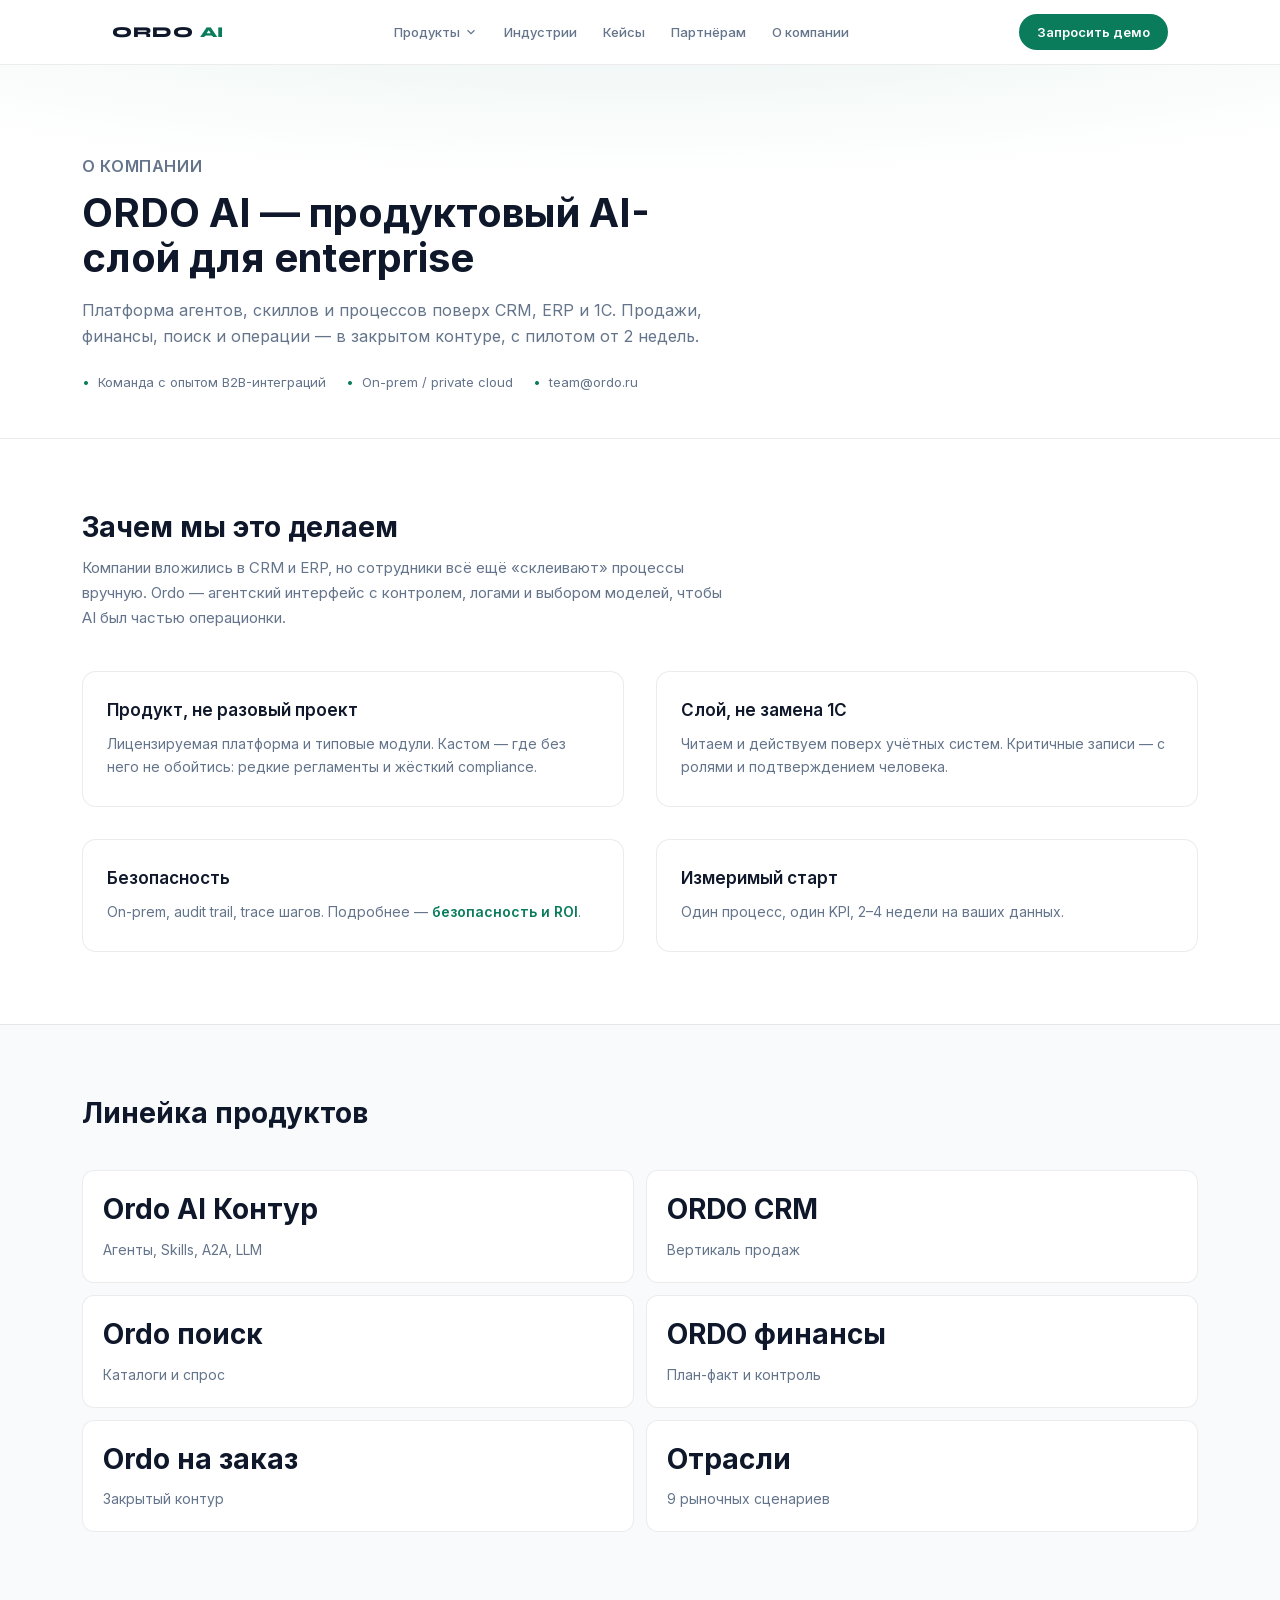
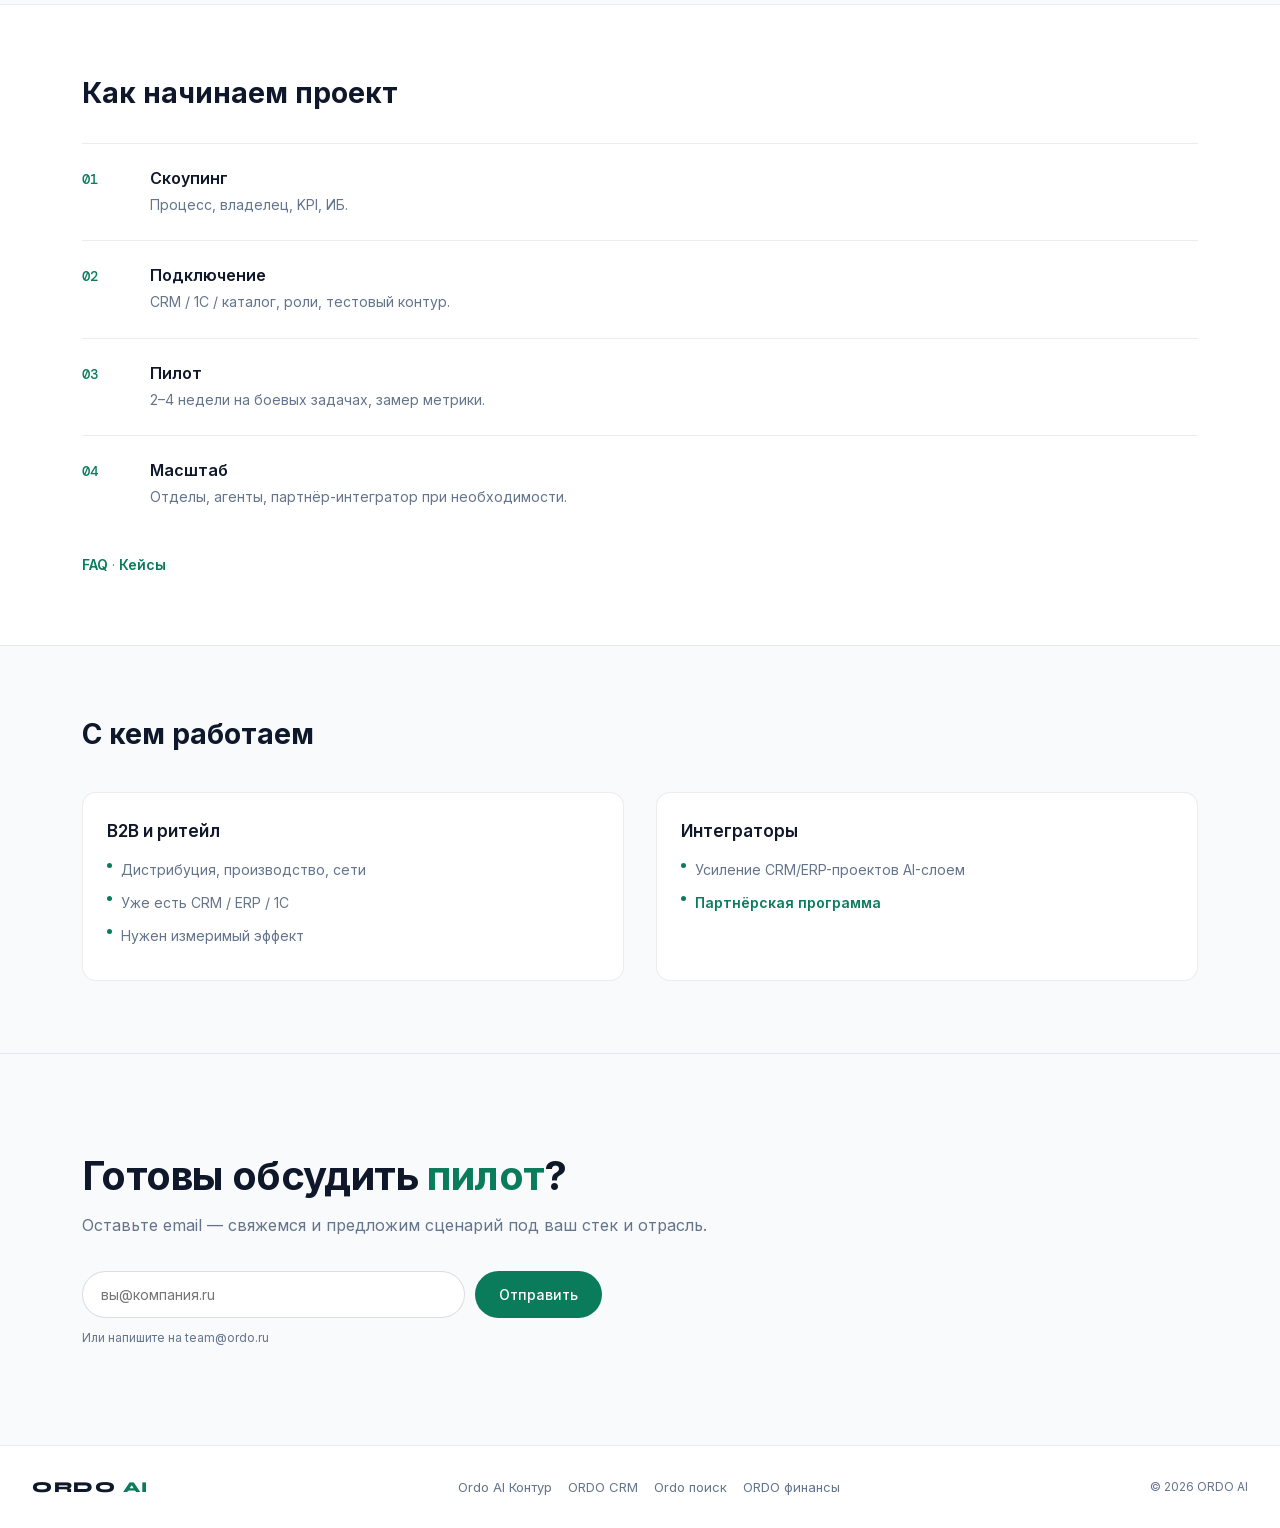
==== about/index.html @ 8d9e94c4 "Переименовать Ordo Управление в Ordo AI Контур, обновить описание платформы Co-authored-by: Cursor <" ====
<!DOCTYPE html>
<html lang="ru">
<head>
<meta charset="UTF-8"/>
<meta name="viewport" content="width=device-width, initial-scale=1.0"/>
<link rel="icon" href="../favicon.svg" type="image/svg+xml"/>
<link rel="icon" href="../favicon-48.png" type="image/png" sizes="48x48"/>
<link rel="icon" href="../favicon-32.png" type="image/png" sizes="32x32"/>
<link rel="apple-touch-icon" href="../apple-touch-icon.png"/>
<link rel="manifest" href="../site.webmanifest"/>
<meta name="theme-color" content="#0a7c5c"/>
<title>О компании — ORDO AI</title>
<meta name="description" content="Ordo AI — платформа, безопасность, FAQ и контакты."/>
<link rel="preconnect" href="https://fonts.googleapis.com"/>
<link rel="preconnect" href="https://fonts.gstatic.com" crossorigin/>
<link href="https://fonts.googleapis.com/css2?family=Syne:wght@400;700;800&family=DM+Mono:wght@400;500&display=swap" rel="stylesheet"/>
<link rel="stylesheet" href="../styles/ordo-fonts.css"/>
<link rel="stylesheet" href="../styles/ordo-header.css"/>
<link rel="stylesheet" href="../styles/ordo-home.css"/>
<link rel="stylesheet" href="../styles/ordo-about.css"/>
<link rel="stylesheet" href="../styles/ordo-subpages.css"/>
</head>
<body>
<header class="ordo-header" id="ordo-header">
  <div class="ordo-header__bar">
    <a class="ordo-brand" href="../index.html">ORDO<span> AI</span></a>
    <nav class="ordo-nav" aria-label="Основное">
      <div class="ordo-nav-item has-mega">
        <button type="button" class="ordo-nav-trigger" aria-expanded="false" aria-controls="ordo-mega-products">Продукты<svg viewBox="0 0 24 24" fill="none" stroke="currentColor" stroke-width="2" aria-hidden="true"><path d="m6 9 6 6 6-6"/></svg></button>
        <div id="ordo-mega-products" class="ordo-mega" role="region" aria-label="Продукты Ordo">
                    <div class="ordo-mega-grid">
            <a href="../platform/" class="ordo-mega-card"><span class="ordo-mega-card__visual"><img src="../assets/img/icons/platform.png" alt="" width="320" height="220" loading="lazy" decoding="async"/></span><span class="ordo-mega-card__title">Ordo AI Контур</span><span class="ordo-mega-card__desc">Единая платформа для AI-трансформации вашей компании</span></a>
            <a href="../sales/" class="ordo-mega-card"><span class="ordo-mega-card__visual"><img src="../assets/img/products/crm.png" alt="" width="320" height="220" loading="lazy" decoding="async"/></span><span class="ordo-mega-card__title">ORDO CRM — решения по продажам</span><span class="ordo-mega-card__desc">Управление вертикалью продаж и действиями команды в реальном времени</span></a>
            <a href="../search/" class="ordo-mega-card"><span class="ordo-mega-card__visual"><img src="../assets/img/icons/search.png" alt="" width="320" height="220" loading="lazy" decoding="async"/></span><span class="ordo-mega-card__title">Ordo поиск</span><span class="ordo-mega-card__desc">AI-поиск и ассистент для e-commerce и каталогов</span></a>
            <a href="../finance/" class="ordo-mega-card"><span class="ordo-mega-card__visual"><img src="../assets/img/products/finance.png" alt="" width="320" height="220" loading="lazy" decoding="async"/></span><span class="ordo-mega-card__title">ORDO финансы</span><span class="ordo-mega-card__desc">AI-слой для финансовых процессов, контроля и план-факта</span></a>
            <a href="../custom/" class="ordo-mega-card"><span class="ordo-mega-card__visual"><img src="../assets/img/products/custom.png" alt="" width="320" height="220" loading="lazy" decoding="async"/></span><span class="ordo-mega-card__title">Ordo на заказ</span><span class="ordo-mega-card__desc">Кастомные агенты, интеграции и закрытый контур под вашу задачу</span></a>
          </div></div>
      </div>
      <a class="ordo-nav-link" href="../industries/">Индустрии</a>
      <a class="ordo-nav-link" href="../cases/">Кейсы</a>
      <a class="ordo-nav-link" href="../partners/">Партнёрам</a>
      <a class="ordo-nav-link" href="../about/" aria-current="page">О компании</a>
    </nav>
    <div class="ordo-header__actions">
      <a class="ordo-cta" href="../about/#contact" data-ordo-scroll-contact>Запросить демо</a>
      <button type="button" class="ordo-burger" aria-label="Открыть меню" aria-expanded="false" aria-controls="ordo-mobile-nav"><svg width="20" height="20" viewBox="0 0 24 24" fill="none" stroke="currentColor" stroke-width="2" aria-hidden="true"><path d="M4 6h16M4 12h16M4 18h16"/></svg></button>
              </div>
  </div>
  <nav class="ordo-mobile" id="ordo-mobile-nav" aria-label="Мобильное меню">
    <div class="ordo-mobile-group">
      <button type="button" class="ordo-mobile-trigger" aria-expanded="false">Продукты<svg viewBox="0 0 24 24" fill="none" stroke="currentColor" stroke-width="2"><path d="m6 9 6 6 6-6"/></svg></button>
      <div class="ordo-mobile-panel">
        <a href="../platform/">Ordo AI Контур</a>
        <a href="../sales/">ORDO CRM</a>
        <a href="../search/">Ordo поиск</a>
        <a href="../finance/">ORDO финансы</a>
        <a href="../custom/">Ordo на заказ</a>
            </div>
          </div>
    <a class="ordo-mobile-link" href="../industries/">Индустрии</a>
    <a class="ordo-mobile-link" href="../cases/">Кейсы</a>
    <a class="ordo-mobile-link" href="../partners/">Партнёрам</a>
    <a class="ordo-mobile-link" href="../about/" aria-current="page">О компании</a>
    <a class="ordo-mobile-cta" href="../about/#contact">Запросить демо</a>
  </nav>
</header>
<main>
  <section class="about-hero page-hero">
    <div class="home-wrap">
      <p class="home-section__label">О компании</p>
      <h1>ORDO AI — продуктовый AI-слой для enterprise</h1>
      <p class="page-hero__lead">Платформа агентов, скиллов и процессов поверх CRM, ERP и 1С. Продажи, финансы, поиск и операции — в закрытом контуре, с пилотом от 2 недель.</p>
      <div class="page-hero__meta">
        <span>Команда с опытом B2B-интеграций</span>
        <span>On-prem / private cloud</span>
        <span>team@ordo.ru</span>
      </div>
    </div>
  </section>

  <section class="subsection">
    <div class="home-wrap">
      <h2>Зачем мы это делаем</h2>
      <p class="subsection__lead">Компании вложились в CRM и ERP, но сотрудники всё ещё «склеивают» процессы вручную. Ordo — агентский интерфейс с контролем, логами и выбором моделей, чтобы AI был частью операционки.</p>
      <div class="about-grid">
        <article class="about-card">
          <h3>Продукт, не разовый проект</h3>
          <p>Лицензируемая платформа и типовые модули. Кастом — где без него не обойтись: редкие регламенты и жёсткий compliance.</p>
        </article>
        <article class="about-card">
          <h3>Слой, не замена 1С</h3>
          <p>Читаем и действуем поверх учётных систем. Критичные записи — с ролями и подтверждением человека.</p>
        </article>
        <article class="about-card">
          <h3>Безопасность</h3>
          <p>On-prem, audit trail, trace шагов. Подробнее — <a href="../platform/#security-roi" style="color:var(--accent);font-weight:600">безопасность и ROI</a>.</p>
        </article>
        <article class="about-card">
          <h3>Измеримый старт</h3>
          <p>Один процесс, один KPI, 2–4 недели на ваших данных.</p>
        </article>
      </div>
    </div>
  </section>

  <section class="subsection subsection--alt">
    <div class="home-wrap">
      <h2>Линейка продуктов</h2>
      <div class="about-links">
        <a class="about-link-card" href="../platform/"><h2>Ordo AI Контур</h2><p>Агенты, Skills, A2A, LLM</p></a>
        <a class="about-link-card" href="../sales/"><h2>ORDO CRM</h2><p>Вертикаль продаж</p></a>
        <a class="about-link-card" href="../search/"><h2>Ordo поиск</h2><p>Каталоги и спрос</p></a>
        <a class="about-link-card" href="../finance/"><h2>ORDO финансы</h2><p>План-факт и контроль</p></a>
        <a class="about-link-card" href="../custom/"><h2>Ordo на заказ</h2><p>Закрытый контур</p></a>
        <a class="about-link-card" href="../industries/"><h2>Отрасли</h2><p>9 рыночных сценариев</p></a>
      </div>
    </div>
  </section>

  <section class="subsection">
    <div class="home-wrap">
      <h2>Как начинаем проект</h2>
      <div class="about-timeline">
        <div class="about-step"><div><h4>Скоупинг</h4><p>Процесс, владелец, KPI, ИБ.</p></div></div>
        <div class="about-step"><div><h4>Подключение</h4><p>CRM / 1С / каталог, роли, тестовый контур.</p></div></div>
        <div class="about-step"><div><h4>Пилот</h4><p>2–4 недели на боевых задачах, замер метрики.</p></div></div>
        <div class="about-step"><div><h4>Масштаб</h4><p>Отделы, агенты, партнёр-интегратор при необходимости.</p></div></div>
      </div>
      <p style="margin-top:24px;font-size:0.875rem;color:var(--muted)"><a href="../platform/#faq" style="color:var(--accent);font-weight:600">FAQ</a> · <a href="../cases/" style="color:var(--accent);font-weight:600">Кейсы</a></p>
    </div>
  </section>

  <section class="subsection subsection--alt">
    <div class="home-wrap">
      <h2>С кем работаем</h2>
      <div class="about-grid">
        <article class="about-card">
          <h3>B2B и ритейл</h3>
          <ul><li>Дистрибуция, производство, сети</li><li>Уже есть CRM / ERP / 1С</li><li>Нужен измеримый эффект</li></ul>
        </article>
        <article class="about-card">
          <h3>Интеграторы</h3>
          <ul><li>Усиление CRM/ERP-проектов AI-слоем</li><li><a href="../partners/" style="color:var(--accent);font-weight:600">Партнёрская программа</a></li></ul>
        </article>
      </div>
    </div>
  </section>

<section class="home-cta" id="contact">
  <div class="home-wrap">
    <h2>Готовы обсудить <em>пилот</em>?</h2>
    <p class="home-section__lead">Оставьте email — свяжемся и предложим сценарий под ваш стек и отрасль.</p>
    <form class="home-cta__form" onsubmit="event.preventDefault(); handleSubmit();">
      <input class="home-cta__input" type="email" placeholder="вы@компания.ru" id="lead-email" required autocomplete="email"/>
      <button class="btn-primary" type="submit">Отправить</button>
    </form>
    <p class="home-cta__note">Или напишите на team@ordo.ru</p>
    <div id="form-msg"></div>
  </div>
</section>
</main>

<footer class="home-footer">
  <div class="home-footer__logo">ORDO<span> AI</span></div>
  <nav aria-label="Подвал">
    <a href="../platform/">Ordo AI Контур</a>
    <a href="../sales/">ORDO CRM</a>
    <a href="../search/">Ordo поиск</a>
    <a href="../finance/">ORDO финансы</a>
  </nav>
  <p>© 2026 ORDO AI</p>
</footer>

<script src="../js/ordo-header.js?v=20260520"></script>

<script src="../js/ordo-lead-notify.js"></script>
<script>
async function handleSubmit() {
  var emailEl = document.getElementById('lead-email');
  var msg = document.getElementById('form-msg');
  var btn = document.querySelector('#contact .btn-primary');
  var email = emailEl.value.trim();
  if (!email || email.indexOf('@') === -1) {
    msg.style.color = '#c0392b';
    msg.textContent = 'Укажите корректный email.';
    msg.style.display = 'block';
    return;
  }
  if (!window.OrdoLeads) {
    msg.style.color = '#c0392b';
    msg.textContent = 'Не загружен скрипт отправки.';
    msg.style.display = 'block';
    return;
  }
  var prev = btn ? btn.textContent : '';
  if (btn) { btn.disabled = true; btn.textContent = 'Отправка…'; }
  try {
    await window.OrdoLeads.submit({
      subject: '[ORDO AI] Запрос',
      name: email.split('@')[0] || 'Гость',
      email: email,
      message: 'Запрос со страницы О компании.\nEmail: ' + email
    });
    msg.style.color = '#0a7c5c';
    msg.textContent = 'Заявка отправлена.';
    msg.style.display = 'block';
    emailEl.value = '';
  } catch (e) {
    msg.style.color = '#c0392b';
    msg.textContent = e.message || 'Ошибка отправки.';
    msg.style.display = 'block';
  } finally {
    if (btn) { btn.disabled = false; btn.textContent = prev; }
  }
}
</script>
</body>
</html>
---- styles/ordo-fonts.css ----
@font-face{font-family:Inter;font-style:normal;font-weight:100 900;font-display:swap;src:url("../search/media/2c55a0e60120577a-s.p.2a48534a.woff2") format("woff2");unicode-range:U+460-52F,U+1C80-1C8A,U+20B4,U+2DE0-2DFF,U+A640-A69F,U+FE2E-FE2F}
@font-face{font-family:Inter;font-style:normal;font-weight:100 900;font-display:swap;src:url("../search/media/9c72aa0f40e4eef8-s.p.18a48cbc.woff2") format("woff2");unicode-range:U+301,U+400-45F,U+490-491,U+4B0-4B1,U+2116}
@font-face{font-family:Inter;font-style:normal;font-weight:100 900;font-display:swap;src:url("../search/media/ad66f9afd8947f86-s.7a40eb73.woff2") format("woff2");unicode-range:U+1F??}
@font-face{font-family:Inter;font-style:normal;font-weight:100 900;font-display:swap;src:url("../search/media/5476f68d60460930-s.c995e352.woff2") format("woff2");unicode-range:U+370-377,U+37A-37F,U+384-38A,U+38C,U+38E-3A1,U+3A3-3FF}
@font-face{font-family:Inter;font-style:normal;font-weight:100 900;font-display:swap;src:url("../search/media/2bbe8d2671613f1f-s.76dcb0b2.woff2") format("woff2");unicode-range:U+102-103,U+110-111,U+128-129,U+168-169,U+1A0-1A1,U+1AF-1B0,U+300-301,U+303-304,U+308-309,U+323,U+329,U+1EA0-1EF9,U+20AB}
@font-face{font-family:Inter;font-style:normal;font-weight:100 900;font-display:swap;src:url("../search/media/1bffadaabf893a1e-s.p.7cd81963.woff2") format("woff2");unicode-range:U+100-2BA,U+2BD-2C5,U+2C7-2CC,U+2CE-2D7,U+2DD-2FF,U+304,U+308,U+329,U+1D00-1DBF,U+1E00-1E9F,U+1EF2-1EFF,U+2020,U+20A0-20AB,U+20AD-20C0,U+2113,U+2C60-2C7F,U+A720-A7FF}
@font-face{font-family:Inter;font-style:normal;font-weight:100 900;font-display:swap;src:url("../search/media/83afe278b6a6bb3c-s.p.3a6ba036.woff2") format("woff2");unicode-range:U+??,U+131,U+152-153,U+2BB-2BC,U+2C6,U+2DA,U+2DC,U+304,U+308,U+329,U+2000-206F,U+20AC,U+2122,U+2191,U+2193,U+2212,U+2215,U+FEFF,U+FFFD}
@font-face{font-family:"Inter Fallback";src:local(Arial);ascent-override:90.44%;descent-override:22.52%;line-gap-override:0%;size-adjust:107.12%}
:root{--font-sans:"Inter","Inter Fallback"}
---- styles/ordo-header.css ----
/* Ordo — единая шапка сайта */
.ordo-header {
  position: sticky;
  top: 0;
  z-index: 100;
  background: rgba(255, 255, 255, 0.94);
  backdrop-filter: blur(12px);
  border-bottom: 1px solid rgba(15, 23, 42, 0.08);
}
.ordo-header__bar {
  max-width: 1120px;
  margin: 0 auto;
  padding: 0 clamp(16px, 4vw, 32px);
  min-height: 64px;
  display: flex;
  align-items: center;
  justify-content: space-between;
  gap: 12px;
}
.ordo-brand {
  font-family: 'Syne', system-ui, sans-serif;
  font-weight: 800;
  font-size: 0.9375rem;
  letter-spacing: 0.06em;
  color: #0f172a;
  text-decoration: none;
  white-space: nowrap;
  flex-shrink: 0;
}
.ordo-brand span { color: #0a7c5c; }

.ordo-nav {
  display: none;
  align-items: center;
  gap: 2px;
  flex: 1;
  justify-content: center;
}
@media (min-width: 1024px) {
  .ordo-nav { display: flex; }
  .ordo-burger { display: none !important; }
}

.ordo-nav-link,
.ordo-nav-trigger {
  display: inline-flex;
  align-items: center;
  gap: 4px;
  padding: 8px 12px;
  font-size: 0.8125rem;
  font-weight: 500;
  color: #64748b;
  text-decoration: none;
  border: none;
  background: transparent;
  border-radius: 8px;
  cursor: pointer;
  font-family: inherit;
  transition: color 0.15s, background 0.15s;
  white-space: nowrap;
}
.ordo-nav-link:hover,
.ordo-nav-trigger:hover,
.ordo-nav-item.is-open .ordo-nav-trigger {
  color: #0f172a;
  background: #f8fafc;
}
.ordo-nav-trigger svg {
  width: 14px;
  height: 14px;
  transition: transform 0.2s;
}
.ordo-nav-item.is-open .ordo-nav-trigger svg { transform: rotate(180deg); }

.ordo-nav-item { position: relative; }

/* Mega-menu */
.ordo-mega {
  display: none;
  position: absolute;
  top: calc(100% + 6px);
  left: 50%;
  transform: translateX(-50%);
  min-width: min(720px, calc(100vw - 32px));
  padding: 14px;
  background: #fff;
  border: 1px solid rgba(15, 23, 42, 0.08);
  border-radius: 16px;
  box-shadow: 0 20px 50px rgba(15, 23, 42, 0.12);
}
.ordo-nav-item.is-open .ordo-mega { display: block; }
.ordo-mega--about { min-width: 280px; left: auto; right: 0; transform: none; }
.ordo-mega-grid {
  display: grid;
  gap: 10px;
  grid-template-columns: repeat(2, 1fr);
}
@media (min-width: 860px) {
  .ordo-mega-grid { grid-template-columns: repeat(3, 1fr); }
}
.ordo-mega-grid--about { grid-template-columns: 1fr; }

/* Продукты: на всю ширину экрана, 5 карточек в одну строку */
@media (min-width: 1024px) {
  #ordo-mega-products.ordo-mega {
    position: fixed;
    left: 0;
    right: 0;
    top: 64px;
    transform: none;
    min-width: 0;
    width: 100%;
    max-width: none;
    margin: 0;
    padding: 18px clamp(20px, 4vw, 48px) 22px;
    border-radius: 0;
    border-left: none;
    border-right: none;
    border-top: none;
    box-shadow: 0 16px 48px rgba(15, 23, 42, 0.1);
  }
  #ordo-mega-products.ordo-mega::before {
    content: '';
    position: absolute;
    top: -12px;
    left: 0;
    right: 0;
    height: 12px;
  }
  #ordo-mega-products .ordo-mega-grid {
    display: grid;
    grid-template-columns: repeat(5, minmax(0, 1fr));
    gap: clamp(10px, 1.2vw, 16px);
    max-width: 1440px;
    margin: 0 auto;
  }
  #ordo-mega-products .ordo-mega-card {
    padding: 10px 10px 14px;
    min-height: 100%;
    background: #fff;
    gap: 10px;
  }
  #ordo-mega-products .ordo-mega-card__title {
    font-size: 0.8125rem;
  }
  #ordo-mega-products .ordo-mega-card__desc {
    font-size: 0.75rem;
    line-height: 1.4;
  }
  #ordo-mega-products .ordo-mega-card__visual {
    aspect-ratio: 4 / 3;
  }
}

.ordo-mega-card {
  display: flex;
  flex-direction: column;
  gap: 8px;
  padding: 16px 18px;
  border-radius: 12px;
  background: linear-gradient(165deg, #f8fafc 0%, #f1f5f9 100%);
  border: 1px solid rgba(15, 23, 42, 0.06);
  text-decoration: none;
  color: inherit;
  transition: border-color 0.15s, box-shadow 0.15s, transform 0.15s;
}
.ordo-mega-card:hover {
  border-color: rgba(10, 124, 92, 0.25);
  box-shadow: 0 8px 24px rgba(10, 124, 92, 0.08);
  transform: translateY(-1px);
}
.ordo-mega-card[aria-current="page"] {
  border-color: rgba(10, 124, 92, 0.4);
  background: linear-gradient(165deg, #ecfdf5 0%, #f0fdf9 100%);
}
.ordo-mega-card__visual {
  display: block;
  width: 100%;
  aspect-ratio: 16 / 11;
  border-radius: 10px;
  overflow: hidden;
  background: linear-gradient(165deg, #f0fdfa 0%, #f1f5f9 100%);
  border: 1px solid rgba(15, 23, 42, 0.06);
}
.ordo-mega-card__visual img {
  width: 100%;
  height: 100%;
  object-fit: cover;
  object-position: center;
  display: block;
}
.ordo-mega-card__icon {
  width: 40px;
  height: 40px;
  border-radius: 10px;
  background: rgba(10, 124, 92, 0.08);
  display: flex;
  align-items: center;
  justify-content: center;
  overflow: hidden;
  flex-shrink: 0;
}
.ordo-mega-card__icon img {
  width: 100%;
  height: 100%;
  object-fit: contain;
  display: block;
}
.ordo-mega-card__visual--icon {
  display: flex;
  align-items: center;
  justify-content: center;
  background: linear-gradient(165deg, #f0fdfa 0%, #f1f5f9 100%);
}
.ordo-mega-card__visual--icon img {
  width: 56%;
  height: 56%;
  max-width: 88px;
  max-height: 88px;
  object-fit: contain;
  object-position: center;
}
.ordo-mega-card__title {
  font-family: 'Inter', system-ui, sans-serif;
  font-weight: 700;
  font-size: 0.875rem;
  color: #0a7c5c;
  line-height: 1.25;
}
.ordo-mega-card__desc {
  font-size: 0.8125rem;
  line-height: 1.45;
  color: #64748b;
}
.ordo-mega-link {
  display: block;
  padding: 10px 14px;
  font-size: 0.8125rem;
  font-weight: 500;
  color: #0f172a;
  text-decoration: none;
  border-radius: 8px;
  transition: background 0.15s;
}
.ordo-mega-link:hover { background: #f8fafc; }

.ordo-header__actions {
  display: flex;
  align-items: center;
  gap: 8px;
  flex-shrink: 0;
}
.ordo-cta {
  display: none;
  align-items: center;
  justify-content: center;
  padding: 10px 18px;
  font-size: 0.8125rem;
  font-weight: 600;
  color: #fff;
  background: #0a7c5c;
  border: none;
  border-radius: 999px;
  text-decoration: none;
  cursor: pointer;
  font-family: inherit;
  transition: background 0.2s;
  white-space: nowrap;
}
.ordo-cta:hover { background: #088f6a; }
@media (min-width: 640px) {
  .ordo-cta { display: inline-flex; }
}

.ordo-burger {
  display: flex;
  align-items: center;
  justify-content: center;
  width: 40px;
  height: 40px;
  border: 1px solid rgba(15, 23, 42, 0.08);
  border-radius: 10px;
  background: #fff;
  cursor: pointer;
  color: #0f172a;
}

/* Mobile panel */
.ordo-mobile {
  display: none;
  flex-direction: column;
  padding: 0 clamp(16px, 4vw, 32px) 20px;
  border-top: 1px solid rgba(15, 23, 42, 0.06);
  background: #fff;
  max-height: calc(100dvh - 64px);
  overflow-y: auto;
}
.ordo-header.is-mobile-open .ordo-mobile { display: flex; }

.ordo-mobile-group { border-bottom: 1px solid rgba(15, 23, 42, 0.06); }
.ordo-mobile-trigger {
  width: 100%;
  display: flex;
  align-items: center;
  justify-content: space-between;
  padding: 14px 4px;
  font-size: 0.9375rem;
  font-weight: 600;
  color: #0f172a;
  background: none;
  border: none;
  cursor: pointer;
  font-family: inherit;
}
.ordo-mobile-trigger svg {
  width: 16px;
  height: 16px;
  transition: transform 0.2s;
}
.ordo-mobile-group.is-open .ordo-mobile-trigger svg { transform: rotate(180deg); }
.ordo-mobile-panel {
  display: none;
  flex-direction: column;
  gap: 4px;
  padding: 0 0 12px 8px;
}
.ordo-mobile-group.is-open .ordo-mobile-panel { display: flex; }
.ordo-mobile-panel a {
  padding: 10px 12px;
  font-size: 0.875rem;
  color: #64748b;
  text-decoration: none;
  border-radius: 8px;
}
.ordo-mobile-panel a:hover { background: #f8fafc; color: #0f172a; }
.ordo-mobile-panel a[aria-current="page"] {
  color: #0f172a;
  font-weight: 600;
  background: #f8fafc;
}
.ordo-mobile-link {
  display: block;
  padding: 14px 4px;
  font-size: 0.9375rem;
  font-weight: 500;
  color: #0f172a;
  text-decoration: none;
  border-bottom: 1px solid rgba(15, 23, 42, 0.06);
}
.ordo-mobile-cta {
  margin-top: 12px;
  display: flex;
  align-items: center;
  justify-content: center;
  padding: 12px 18px;
  font-size: 0.875rem;
  font-weight: 600;
  color: #fff;
  background: #0a7c5c;
  border-radius: 999px;
  text-decoration: none;
}

.ordo-backdrop {
  display: none;
  position: fixed;
  inset: 64px 0 0;
  background: rgba(15, 23, 42, 0.35);
  z-index: 99;
}
body.ordo-nav-open .ordo-backdrop { display: block; }

/* Отступ под sticky-шапку на подстраницах */
body.has-ordo-header { padding-top: 0; }
---- styles/ordo-home.css ----
/* Ordo — новая главная */
*, *::before, *::after { box-sizing: border-box; margin: 0; padding: 0; }
:root {
  --white: #ffffff;
  --off-white: #f8fafc;
  --border: rgba(15, 23, 42, 0.08);
  --border-dark: rgba(15, 23, 42, 0.14);
  --accent: #0a7c5c;
  --accent2: #4a3fbf;
  --text: #0f172a;
  --muted: #64748b;
  --ff-display: var(--ff-body);
  --ff-mono: 'DM Mono', monospace;
  --ff-body: 'Inter', system-ui, sans-serif;
  --type-eyebrow-size: 0.75rem;
  --type-eyebrow-weight: 600;
  --type-eyebrow-tracking: 0.04em;
  --type-heading-weight: 700;
}
html { scroll-behavior: smooth; }
body {
  background: var(--white);
  color: var(--text);
  font-family: var(--ff-body);
  overflow-x: hidden;
}
a { color: inherit; text-decoration: none; }

.home-wrap { max-width: 1180px; margin: 0 auto; padding: 0 clamp(16px, 4vw, 32px); }

/* Hero */
.home-hero {
  position: relative;
  padding: clamp(48px, 8vw, 88px) 0 clamp(40px, 6vw, 64px);
  overflow: hidden;
}
.home-hero::before {
  content: '';
  position: absolute;
  inset: 0;
  background-image: linear-gradient(var(--border) 1px, transparent 1px),
    linear-gradient(90deg, var(--border) 1px, transparent 1px);
  background-size: 56px 56px;
  opacity: 0.7;
  pointer-events: none;
}
.home-hero__glow {
  position: absolute;
  top: -120px;
  right: -80px;
  width: 520px;
  height: 520px;
  background: radial-gradient(circle, rgba(10, 124, 92, 0.08) 0%, transparent 70%);
  pointer-events: none;
}
.home-hero .home-wrap { position: relative; }
.home-kicker,
.home-ready__badge,
.home-section__label,
.home-band__tag,
.home-logos__label,
.home-case__tag,
.home-step__num {
  font-family: var(--ff-body);
  font-size: var(--type-eyebrow-size);
  font-weight: var(--type-eyebrow-weight);
  letter-spacing: var(--type-eyebrow-tracking);
  text-transform: uppercase;
  color: var(--accent);
}
.home-kicker {
  margin-bottom: 16px;
  display: flex;
  align-items: center;
  gap: 10px;
}
.home-kicker::before { content: ''; width: 24px; height: 1px; background: var(--accent); }
.home-hero__title,
.home-ready__head h2,
.home-section h2,
.home-band h3,
.home-step h3,
.home-ready-card__title,
.home-case h3,
.home-pilot h3,
.home-cta h2 {
  font-family: var(--ff-body);
  font-weight: var(--type-heading-weight);
  letter-spacing: -0.015em;
}
.home-hero__title {
  margin: 0;
  max-width: none;
  font-size: clamp(1.35rem, 2.8vw, 2.5rem);
  line-height: 1.2;
  color: var(--text);
}
.home-hero__title-line {
  display: block;
  white-space: nowrap;
}
@media (max-width: 480px) {
  .home-hero__title {
    font-size: clamp(1.125rem, 4.5vw, 1.35rem);
  }
}
.home-lead {
  margin-top: 20px;
  font-size: clamp(1rem, 1.8vw, 1.125rem);
  line-height: 1.65;
  color: var(--muted);
  max-width: 42rem;
}
.home-hero__cta {
  margin-top: 28px;
  display: flex;
  flex-wrap: wrap;
  gap: 12px;
  align-items: center;
}
.btn-primary {
  font-family: var(--ff-body);
  font-size: 0.875rem;
  letter-spacing: 0;
  padding: 14px 28px;
  background: var(--accent);
  color: #fff;
  border: none;
  border-radius: 999px;
  cursor: pointer;
  font-weight: 600;
  transition: background 0.2s, transform 0.15s;
  display: inline-flex;
  align-items: center;
}
.btn-primary:hover { background: #088f6a; transform: translateY(-1px); }
.btn-ghost {
  font-size: 0.875rem;
  font-weight: 500;
  color: var(--text);
  padding: 14px 22px;
  border: 1px solid var(--border-dark);
  border-radius: 999px;
  transition: border-color 0.15s, background 0.15s;
}
.btn-ghost:hover { border-color: rgba(10, 124, 92, 0.35); background: rgba(10, 124, 92, 0.05); }

/* Готовые решения по отраслям (как у Сбера) */
.home-ready {
  padding: clamp(48px, 7vw, 80px) 0;
  background: #fff;
}
.home-ready__head { max-width: 52rem; margin-bottom: clamp(28px, 4vw, 40px); }
.home-ready__head h2 {
  font-size: clamp(1.5rem, 3.2vw, 2.25rem);
  line-height: 1.15;
}
.home-ready__head p {
  margin-top: 14px;
  font-size: 1rem;
  line-height: 1.65;
  color: var(--muted);
}
.home-ready__badge {
  display: inline-block;
  margin-bottom: 14px;
}
.home-ready__grid {
  display: grid;
  gap: clamp(16px, 2vw, 24px);
  grid-template-columns: 1fr;
}
@media (min-width: 640px) { .home-ready__grid { grid-template-columns: repeat(2, 1fr); } }
@media (min-width: 960px) { .home-ready__grid { grid-template-columns: repeat(3, 1fr); } }
.home-ready__grid--industries .home-ready-card__title { font-size: 1rem; line-height: 1.3; }
.home-ready__grid--star {
  grid-template-columns: 1fr;
}
@media (min-width: 640px) {
  .home-ready__grid--star { grid-template-columns: repeat(2, 1fr); }
}
@media (min-width: 1100px) {
  .home-ready__grid--star { grid-template-columns: repeat(4, 1fr); }
}
.home-ready-card {
  display: flex;
  flex-direction: column;
  background: #fff;
  border-radius: 4px;
  overflow: hidden;
  transition: box-shadow 0.2s ease;
}
.home-ready-card:hover { box-shadow: 0 16px 40px rgba(15, 23, 42, 0.1); }
.home-ready-card__img {
  aspect-ratio: 16 / 10;
  background-size: cover;
  background-position: center;
  background-color: #f0fdfa;
  overflow: hidden;
}
.home-ready-card__img img {
  width: 100%;
  height: 100%;
  object-fit: cover;
  object-position: center;
  display: block;
}
.home-ready-card__body { padding: 18px 4px 8px; }
.home-ready-card__title-row {
  display: flex;
  align-items: flex-start;
  justify-content: space-between;
  gap: 12px;
  margin-bottom: 10px;
}
.home-ready-card__title {
  font-size: 1.0625rem;
  line-height: 1.3;
  color: var(--text);
}
.home-ready-card__arrow {
  flex-shrink: 0;
  width: 18px;
  height: 18px;
  color: var(--text);
  opacity: 0.45;
  transition: opacity 0.15s, transform 0.15s;
}
.home-ready-card:hover .home-ready-card__arrow { opacity: 1; transform: translate(2px, -2px); }
.home-ready-card__desc {
  font-size: 0.875rem;
  line-height: 1.55;
  color: var(--muted);
}
.home-ready-card__products {
  margin-top: 12px;
  display: flex;
  flex-wrap: wrap;
  gap: 6px;
}
.home-ready-card__tag {
  font-family: var(--ff-body);
  font-size: 0.6875rem;
  font-weight: 600;
  letter-spacing: 0.02em;
  text-transform: uppercase;
  padding: 4px 8px;
  border-radius: 4px;
  background: var(--off-white);
  color: var(--accent);
  border: 1px solid rgba(10, 124, 92, 0.15);
}
.home-ready__note {
  margin-top: 32px;
  padding: 20px 22px;
  border-radius: 12px;
  background: var(--off-white);
  border: 1px solid var(--border);
  font-size: 0.875rem;
  line-height: 1.6;
  color: var(--muted);
}
.home-ready__note strong { color: var(--text); font-weight: 600; }

/* Logos */
.home-logos {
  padding: 18px 0 22px;
  border-bottom: 1px solid var(--border);
  background: var(--off-white);
}
.home-logos__label {
  color: var(--muted);
  text-align: center;
  margin-bottom: 12px;
}
.home-integrations-ticker {
  overflow: hidden;
  position: relative;
  mask-image: linear-gradient(90deg, transparent, #000 8%, #000 92%, transparent);
}
.home-integrations-ticker__track {
  display: flex;
  width: max-content;
  animation: home-integrations-ticker 42s linear infinite;
}
.home-integrations-ticker:hover .home-integrations-ticker__track {
  animation-play-state: paused;
}
.home-integrations-ticker__group {
  display: flex;
  align-items: center;
  gap: 8px;
  padding-right: 8px;
  flex-shrink: 0;
}
.home-integrations-ticker__tag {
  font-family: var(--ff-body);
  font-size: 0.8125rem;
  font-weight: 500;
  letter-spacing: 0;
  line-height: 1;
  padding: 6px 12px;
  border: 0.5px solid var(--border);
  border-radius: 4px;
  color: var(--muted);
  background: var(--white);
  white-space: nowrap;
  transition: color 0.2s, border-color 0.2s;
}
.home-integrations-ticker__tag:hover {
  color: var(--accent);
  border-color: rgba(10, 124, 92, 0.35);
}
@keyframes home-integrations-ticker {
  0% { transform: translateX(0); }
  100% { transform: translateX(-50%); }
}
@media (prefers-reduced-motion: reduce) {
  .home-integrations-ticker__track {
    animation: none;
    flex-wrap: wrap;
    justify-content: center;
    width: 100%;
    max-width: 72rem;
    margin: 0 auto;
    padding: 0 20px;
    gap: 8px;
  }
  .home-integrations-ticker__group[aria-hidden="true"] {
    display: none;
  }
  .home-integrations-ticker {
    mask-image: none;
  }
}

/* Section common */
.home-section { padding: clamp(56px, 8vw, 96px) 0; }
.home-section--alt { background: var(--off-white); border-top: 1px solid var(--border); border-bottom: 1px solid var(--border); }
.home-section--alt:has(+ .home-section) { padding-bottom: clamp(36px, 5vw, 56px); }
.home-section--alt + .home-section { padding-top: clamp(36px, 5vw, 56px); }
.home-section--platform .home-section__label { margin-bottom: 12px; }
.home-section--platform > .home-wrap > h2 { margin-bottom: 8px; }
.home-section--platform { padding-bottom: clamp(36px, 5vw, 56px); }
.home-section--platform .home-band:first-of-type { padding-top: clamp(28px, 4vw, 40px); border-top: none; }
.home-section--platform .home-band:last-of-type { padding-bottom: clamp(28px, 4vw, 40px); }
.home-section--platform + .home-ready { padding-top: clamp(36px, 5vw, 56px); }
.home-section__label { margin-bottom: 12px; }
.home-section h2 {
  font-size: clamp(1.5rem, 3vw, 2.125rem);
  line-height: 1.15;
}
.home-section__lead {
  margin-top: 14px;
  font-size: 1rem;
  line-height: 1.65;
  color: var(--muted);
  max-width: 40rem;
}

/* Products */
.home-products__grid {
  margin-top: 40px;
  display: grid;
  gap: 14px;
  grid-template-columns: 1fr;
}
@media (min-width: 640px) { .home-products__grid { grid-template-columns: repeat(2, 1fr); } }
@media (min-width: 1024px) { .home-products__grid { grid-template-columns: repeat(5, 1fr); } }
.home-product {
  display: flex;
  flex-direction: column;
  gap: 10px;
  padding: 20px 18px;
  border-radius: 14px;
  border: 1px solid var(--border);
  background: linear-gradient(165deg, #fff 0%, #f8fafc 100%);
  transition: border-color 0.15s, box-shadow 0.15s, transform 0.15s;
}
.home-product:hover {
  border-color: rgba(10, 124, 92, 0.3);
  box-shadow: 0 12px 32px rgba(10, 124, 92, 0.08);
  transform: translateY(-2px);
}
.home-product__icon {
  width: 40px;
  height: 40px;
  border-radius: 10px;
  background: rgba(10, 124, 92, 0.1);
  display: flex;
  align-items: center;
  justify-content: center;
  font-size: 1.125rem;
}
.home-product__title {
  font-size: 0.875rem;
  font-weight: 600;
  color: var(--accent);
  line-height: 1.25;
}
.home-product__desc { font-size: 0.8125rem; line-height: 1.45; color: var(--muted); flex: 1; }
.home-product__more {
  font-size: 0.8125rem;
  font-weight: 600;
  color: var(--text);
  margin-top: 4px;
}

/* Steps */
.home-steps {
  margin-top: 40px;
  display: grid;
  gap: 20px;
  grid-template-columns: 1fr;
}
@media (min-width: 768px) { .home-steps { grid-template-columns: repeat(3, 1fr); } }
.home-step {
  padding: 24px 22px;
  border-radius: 14px;
  border: 1px solid var(--border);
  background: #fff;
}
.home-step__num { margin-bottom: 14px; }
.home-step h3 {
  font-size: 1.0625rem;
  margin-bottom: 10px;
}
.home-step p { font-size: 0.875rem; line-height: 1.6; color: var(--muted); }

/* Feature bands (Build.io style) */
.home-band {
  display: grid;
  gap: 40px;
  align-items: start;
  padding: clamp(40px, 6vw, 56px) 0;
  border-top: 1px solid var(--border);
}
@media (min-width: 900px) {
  .home-band { grid-template-columns: 1fr 1fr; gap: 56px; }
  .home-band--reverse .home-band__copy { order: 2; }
  .home-band--reverse .home-band__visual { order: 1; }
}
.home-band__tag { margin-bottom: 12px; }
.home-band h3 {
  font-size: clamp(1.35rem, 2.5vw, 1.75rem);
  line-height: 1.2;
}
.home-band p { margin-top: 14px; font-size: 0.9375rem; line-height: 1.65; color: var(--muted); }
.home-band__link {
  display: inline-block;
  margin-top: 18px;
  font-size: 0.875rem;
  font-weight: 600;
  color: var(--accent);
}
.home-band__link:hover { text-decoration: underline; }

.home-flow {
  display: flex;
  flex-wrap: wrap;
  align-items: center;
  gap: 10px;
  padding: 24px;
  border-radius: 16px;
  background: #0f172a;
  color: #e2e8f0;
  font-family: var(--ff-mono);
  font-size: 12px;
}
.home-flow span { opacity: 0.5; }
.home-flow strong { color: #fff; }

.home-terminal {
  border-radius: 14px;
  overflow: hidden;
  border: 1px solid rgba(0, 0, 0, 0.1);
  background: #121212;
  box-shadow: 0 20px 50px rgba(15, 15, 14, 0.12);
}
.home-terminal__bar {
  padding: 10px 16px;
  font-family: var(--ff-mono);
  font-size: 10px;
  letter-spacing: 0.12em;
  text-transform: uppercase;
  color: rgba(255, 255, 255, 0.4);
  border-bottom: 1px solid rgba(255, 255, 255, 0.06);
}
.home-terminal__body { padding: 18px 16px; font-family: var(--ff-mono); font-size: 12px; line-height: 1.7; color: rgba(255, 255, 255, 0.85); }
.home-terminal__prompt { color: var(--accent); }
.home-terminal__dim { color: rgba(255, 255, 255, 0.45); }
.home-terminal__ok { color: #6ee7b7; margin-top: 8px; display: block; }

.home-security {
  display: grid;
  grid-template-columns: repeat(2, 1fr);
  gap: 10px;
}
.home-security div {
  padding: 16px;
  border-radius: 12px;
  background: var(--off-white);
  border: 1px solid var(--border);
  font-family: var(--ff-body);
  font-size: 0.875rem;
  font-weight: 500;
  line-height: 1.4;
  color: var(--text);
}

/* Industries */
.home-tabs { margin-top: 32px; display: flex; flex-wrap: wrap; gap: 8px; }
.home-tab {
  padding: 10px 18px;
  font-size: 0.8125rem;
  font-weight: 500;
  border: 1px solid var(--border);
  border-radius: 999px;
  background: #fff;
  cursor: pointer;
  font-family: inherit;
  color: var(--muted);
  transition: all 0.15s;
}
.home-tab.is-active {
  background: var(--accent);
  border-color: var(--accent);
  color: #fff;
}
.home-tab-panel {
  display: none;
  margin-top: 24px;
  padding: 28px 24px;
  border-radius: 16px;
  border: 1px solid var(--border);
  background: #fff;
}
.home-tab-panel.is-active { display: block; }
.home-tab-panel ul { list-style: none; display: flex; flex-direction: column; gap: 12px; }
.home-tab-panel li {
  font-size: 0.9375rem;
  line-height: 1.5;
  padding-left: 1.2em;
  position: relative;
  color: var(--text);
}
.home-tab-panel li::before {
  content: '';
  position: absolute;
  left: 0;
  top: 0.55em;
  width: 6px;
  height: 6px;
  border-radius: 50%;
  background: var(--accent);
}
.home-tab-panel__link { margin-top: 18px; font-size: 0.875rem; font-weight: 600; color: var(--accent); display: inline-block; }

/* Cases */
.home-cases {
  margin-top: 40px;
  display: grid;
  gap: 16px;
  grid-template-columns: 1fr;
}
@media (min-width: 768px) { .home-cases { grid-template-columns: repeat(3, 1fr); } }
.home-case {
  padding: 24px 22px;
  border-radius: 14px;
  border: 1px solid var(--border);
  background: #fff;
  transition: box-shadow 0.15s, border-color 0.15s;
}
.home-case:hover { border-color: rgba(10, 124, 92, 0.25); box-shadow: 0 10px 28px rgba(15, 23, 42, 0.06); }
.home-case__tag { margin-bottom: 12px; }
.home-case h3 { font-size: 1.0625rem; line-height: 1.3; margin-bottom: 10px; }
.home-case p { font-size: 0.8125rem; line-height: 1.55; color: var(--muted); }

/* Pilot + CTA */
.home-pilot {
  padding: 32px 28px;
  border-radius: 16px;
  background: linear-gradient(135deg, #0f172a 0%, #1e293b 100%);
  color: #fff;
  margin-top: 40px;
}
.home-pilot h3 {
  font-size: 1.25rem;
  line-height: 1.3;
  max-width: 28ch;
}
.home-pilot p { margin-top: 12px; font-size: 0.875rem; line-height: 1.6; color: #94a3b8; max-width: 48ch; }
.home-pilot a {
  display: inline-block;
  margin-top: 20px;
  font-size: 0.875rem;
  font-weight: 600;
  color: #6ee7b7;
}

.home-cta {
  padding: clamp(64px, 9vw, 100px) 0;
  background: var(--off-white);
  border-top: 1px solid var(--border);
}
.home-cta h2 {
  font-size: clamp(1.75rem, 4vw, 2.5rem);
  line-height: 1.1;
}
.home-cta h2 em { font-style: normal; color: var(--accent); }
.home-cta__form {
  margin-top: 32px;
  display: flex;
  flex-wrap: wrap;
  gap: 10px;
  max-width: 520px;
}
.home-cta__input {
  flex: 1;
  min-width: 200px;
  padding: 14px 18px;
  border: 1px solid var(--border-dark);
  border-radius: 999px;
  font-size: 14px;
  font-family: var(--ff-body);
  outline: none;
  background: #fff;
}
.home-cta__input:focus { border-color: var(--accent); }
.home-cta__note { margin-top: 12px; font-size: 12px; color: var(--muted); }
#form-msg { margin-top: 14px; font-size: 0.875rem; display: none; }

.home-footer {
  padding: 32px clamp(16px, 4vw, 32px);
  border-top: 1px solid var(--border);
  display: flex;
  flex-wrap: wrap;
  justify-content: space-between;
  align-items: center;
  gap: 16px;
  background: #fff;
}
.home-footer__logo { font-family: 'Syne', var(--ff-body); font-weight: 800; font-size: 15px; letter-spacing: 0.1em; }
.home-footer__logo span { color: var(--accent); }
.home-footer p { font-size: 12px; color: var(--muted); }
.home-footer nav { display: flex; flex-wrap: wrap; gap: 16px; }
.home-footer nav a { font-size: 0.8125rem; color: var(--muted); }
.home-footer nav a:hover { color: var(--accent); }
---- styles/ordo-about.css ----
.about-hero {
  padding: clamp(48px, 8vw, 72px) 0 clamp(40px, 6vw, 56px);
  background: radial-gradient(ellipse 80% 50% at 50% -20%, rgba(10, 124, 92, 0.1), transparent);
}
.about-hero h1 {
  font-size: clamp(1.75rem, 3.5vw, 2.5rem);
  font-weight: var(--type-heading-weight);
  line-height: 1.12;
  max-width: 20ch;
}
.about-hero p {
  margin-top: 16px;
  font-size: 1rem;
  line-height: 1.65;
  color: var(--muted);
  max-width: 42rem;
}
.about-links {
  margin-top: 40px;
  display: grid;
  gap: 12px;
  grid-template-columns: 1fr;
}
@media (min-width: 640px) { .about-links { grid-template-columns: repeat(2, 1fr); } }
.about-link-card {
  display: block;
  padding: 22px 20px;
  border-radius: 12px;
  border: 1px solid var(--border);
  background: #fff;
  transition: border-color 0.15s, box-shadow 0.15s;
}
.about-link-card:hover {
  border-color: rgba(10, 124, 92, 0.35);
  box-shadow: 0 12px 32px rgba(15, 23, 42, 0.08);
}
.about-link-card h2 { font-size: 1.0625rem; font-weight: 600; margin-bottom: 8px; }
.about-link-card p { font-size: 0.875rem; color: var(--muted); line-height: 1.5; }
---- styles/ordo-subpages.css ----
/* Общие блоки подстраниц: отрасли, кейсы, о компании */
.page-hero {
  padding: clamp(48px, 8vw, 72px) 0 clamp(32px, 5vw, 48px);
  background: radial-gradient(ellipse 80% 50% at 50% -20%, rgba(10, 124, 92, 0.09), transparent);
}
.page-hero h1 {
  font-size: clamp(1.75rem, 3.5vw, 2.5rem);
  font-weight: var(--type-heading-weight);
  line-height: 1.12;
  max-width: 22ch;
}
.page-hero__lead {
  margin-top: 16px;
  font-size: 1.0625rem;
  line-height: 1.65;
  color: var(--muted);
  max-width: 44rem;
}
.page-hero__meta {
  margin-top: 24px;
  display: flex;
  flex-wrap: wrap;
  gap: 10px 20px;
  font-size: 0.8125rem;
  color: var(--muted);
}
.page-hero__meta span::before {
  content: '•';
  margin-right: 8px;
  color: var(--accent);
}

.subsection {
  padding: clamp(48px, 7vw, 72px) 0;
  border-top: 1px solid var(--border);
}
.subsection--alt { background: var(--off-white); }
.subsection h2 {
  font-size: clamp(1.375rem, 2.5vw, 1.75rem);
  font-weight: var(--type-heading-weight);
  line-height: 1.2;
  margin-bottom: 12px;
}
.subsection__lead {
  font-size: 0.9375rem;
  line-height: 1.65;
  color: var(--muted);
  max-width: 40rem;
  margin-bottom: 32px;
}

/* Детали отраслей */
.industry-details { display: flex; flex-direction: column; gap: 48px; }
.industry-detail {
  display: grid;
  gap: 24px;
  grid-template-columns: 1fr;
  padding-top: 48px;
  border-top: 1px solid var(--border);
  scroll-margin-top: 80px;
}
.industry-detail:first-child { padding-top: 0; border-top: none; }
@media (min-width: 900px) {
  .industry-detail {
    grid-template-columns: minmax(200px, 280px) 1fr;
    gap: 40px;
    align-items: start;
  }
}
.industry-detail__visual img {
  width: 100%;
  border-radius: 12px;
  border: 1px solid var(--border);
  aspect-ratio: 4/3;
  object-fit: cover;
}
.industry-detail__tag {
  font-size: var(--type-eyebrow-size);
  font-weight: var(--type-eyebrow-weight);
  letter-spacing: var(--type-eyebrow-tracking);
  text-transform: uppercase;
  color: var(--accent);
  margin-bottom: 8px;
}
.industry-detail__content { min-width: 0; }
.industry-detail h3 {
  font-size: 1.25rem;
  font-weight: 600;
  line-height: 1.25;
  margin-bottom: 12px;
}
.industry-detail__intro {
  font-size: 0.9375rem;
  line-height: 1.65;
  color: var(--muted);
  margin-bottom: 20px;
}
.industry-detail__cols {
  display: grid;
  gap: 20px;
}
@media (min-width: 640px) { .industry-detail__cols { grid-template-columns: repeat(2, 1fr); } }
.industry-detail__box h4 {
  font-size: 0.75rem;
  font-weight: 600;
  letter-spacing: 0.04em;
  text-transform: uppercase;
  color: var(--text);
  margin-bottom: 10px;
}
.industry-detail__box ul {
  list-style: none;
  font-size: 0.875rem;
  line-height: 1.55;
  color: var(--muted);
}
.industry-detail__box li {
  padding: 6px 0 6px 14px;
  position: relative;
}
.industry-detail__box li::before {
  content: '';
  position: absolute;
  left: 0;
  top: 0.75em;
  width: 5px;
  height: 5px;
  border-radius: 50%;
  background: var(--accent);
}
.industry-detail__products {
  margin-top: 16px;
  display: flex;
  flex-wrap: wrap;
  gap: 8px;
}
.industry-detail__products a {
  font-size: 0.75rem;
  padding: 6px 12px;
  border-radius: 999px;
  border: 1px solid var(--border);
  background: #fff;
  transition: border-color 0.15s;
}
.industry-detail__products a:hover { border-color: rgba(10, 124, 92, 0.4); color: var(--accent); }

/* Кейсы — развёрнутые */
.cases-grid {
  display: grid;
  gap: 20px;
  margin-top: 40px;
}
@media (min-width: 768px) { .cases-grid { grid-template-columns: repeat(2, 1fr); } }
.case-study {
  padding: 28px 24px;
  border-radius: 14px;
  border: 1px solid var(--border);
  background: #fff;
  display: flex;
  flex-direction: column;
  gap: 12px;
}
.case-study--featured {
  grid-column: 1 / -1;
  background: linear-gradient(135deg, #0f172a 0%, #1e293b 100%);
  border-color: transparent;
  color: #fff;
}
.case-study--featured .case-study__tag { color: #6ee7b7; }
.case-study--featured p,
.case-study--featured .case-study__meta { color: #94a3b8; }
.case-study--featured .case-study__result { color: #e2e8f0; }
.case-study__tag {
  font-size: var(--type-eyebrow-size);
  font-weight: var(--type-eyebrow-weight);
  letter-spacing: var(--type-eyebrow-tracking);
  text-transform: uppercase;
  color: var(--accent);
}
.case-study h3 { font-size: 1.125rem; line-height: 1.3; font-weight: 600; }
.case-study p { font-size: 0.875rem; line-height: 1.6; color: var(--muted); }
.case-study__meta {
  font-size: 0.8125rem;
  color: var(--muted);
  padding-top: 8px;
  border-top: 1px solid var(--border);
}
.case-study--featured .case-study__meta { border-top-color: rgba(255,255,255,0.12); }
.case-study__result {
  font-size: 0.8125rem;
  font-weight: 500;
  color: var(--text);
}
.case-study__link {
  margin-top: auto;
  font-size: 0.8125rem;
  font-weight: 600;
  color: var(--accent);
}
.case-study--featured .case-study__link { color: #6ee7b7; }

/* О компании */
.about-grid {
  display: grid;
  gap: 32px;
  margin-top: 40px;
}
@media (min-width: 768px) { .about-grid { grid-template-columns: repeat(2, 1fr); } }
.about-card {
  padding: 28px 24px;
  border-radius: 14px;
  border: 1px solid var(--border);
  background: #fff;
}
.about-card h3 {
  font-size: 1.0625rem;
  font-weight: 600;
  margin-bottom: 12px;
}
.about-card p,
.about-card ul {
  font-size: 0.875rem;
  line-height: 1.65;
  color: var(--muted);
}
.about-card ul {
  list-style: none;
  margin-top: 8px;
}
.about-card li {
  padding: 5px 0 5px 14px;
  position: relative;
}
.about-card li::before {
  content: '';
  position: absolute;
  left: 0;
  top: 0.7em;
  width: 5px;
  height: 5px;
  border-radius: 50%;
  background: var(--accent);
}
.about-timeline {
  margin-top: 32px;
  display: grid;
  gap: 0;
  counter-reset: step;
}
.about-step {
  display: grid;
  grid-template-columns: 48px 1fr;
  gap: 20px;
  padding: 24px 0;
  border-top: 1px solid var(--border);
}
.about-step::before {
  counter-increment: step;
  content: counter(step, decimal-leading-zero);
  font-family: var(--ff-mono);
  font-size: 0.875rem;
  font-weight: 500;
  color: var(--accent);
  padding-top: 2px;
}
.about-step h4 { font-size: 1rem; font-weight: 600; margin-bottom: 6px; }
.about-step p { font-size: 0.875rem; line-height: 1.6; color: var(--muted); }

.btn-ghost {
  display: inline-flex;
  align-items: center;
  padding: 12px 22px;
  font-size: 0.875rem;
  font-weight: 500;
  border: 1px solid var(--border-dark);
  border-radius: 999px;
  transition: border-color 0.15s, background 0.15s;
}
.btn-ghost:hover { border-color: var(--accent); background: var(--off-white); }
.page-hero__actions {
  margin-top: 28px;
  display: flex;
  flex-wrap: wrap;
  gap: 12px;
}
.btn-primary {
  display: inline-flex;
  align-items: center;
  padding: 12px 24px;
  font-size: 0.875rem;
  font-weight: 500;
  background: var(--accent);
  color: #fff;
  border: none;
  border-radius: 999px;
  cursor: pointer;
  transition: background 0.15s;
}
.btn-primary:hover { background: #0a9970; }
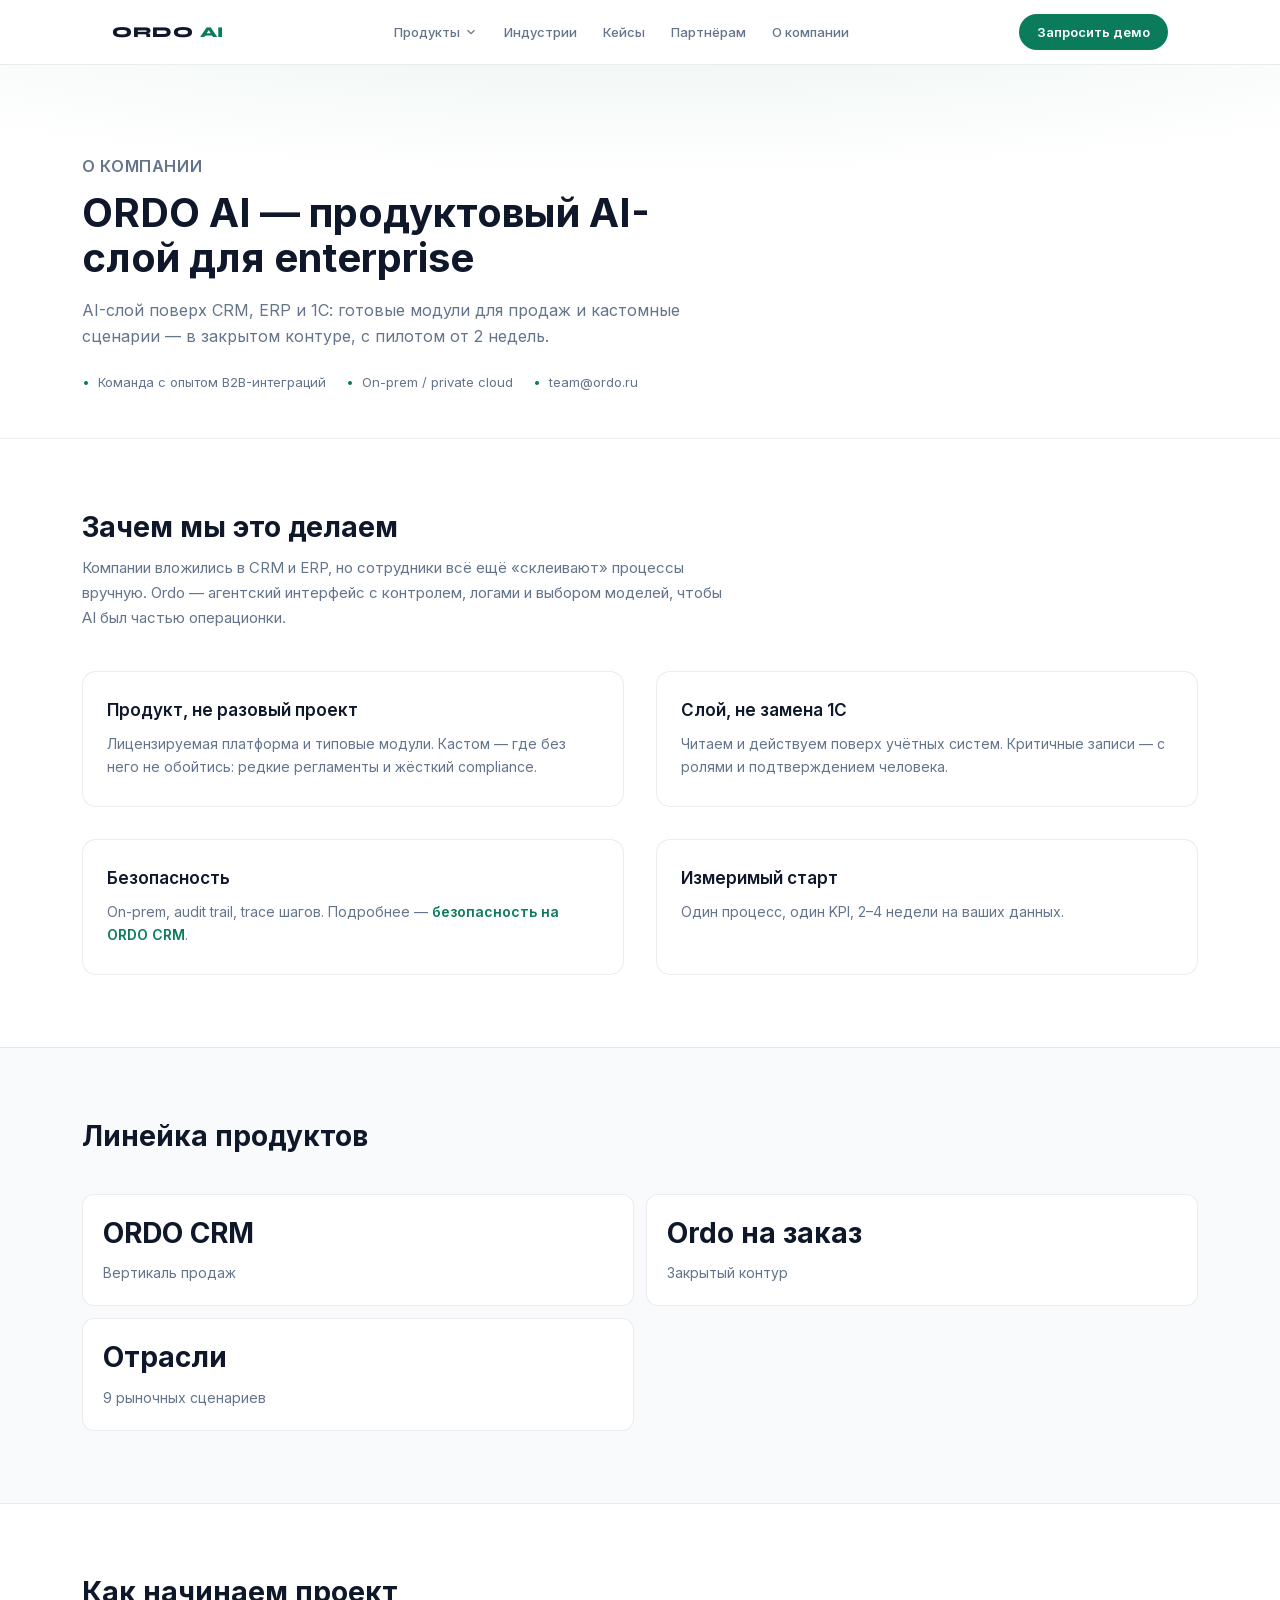
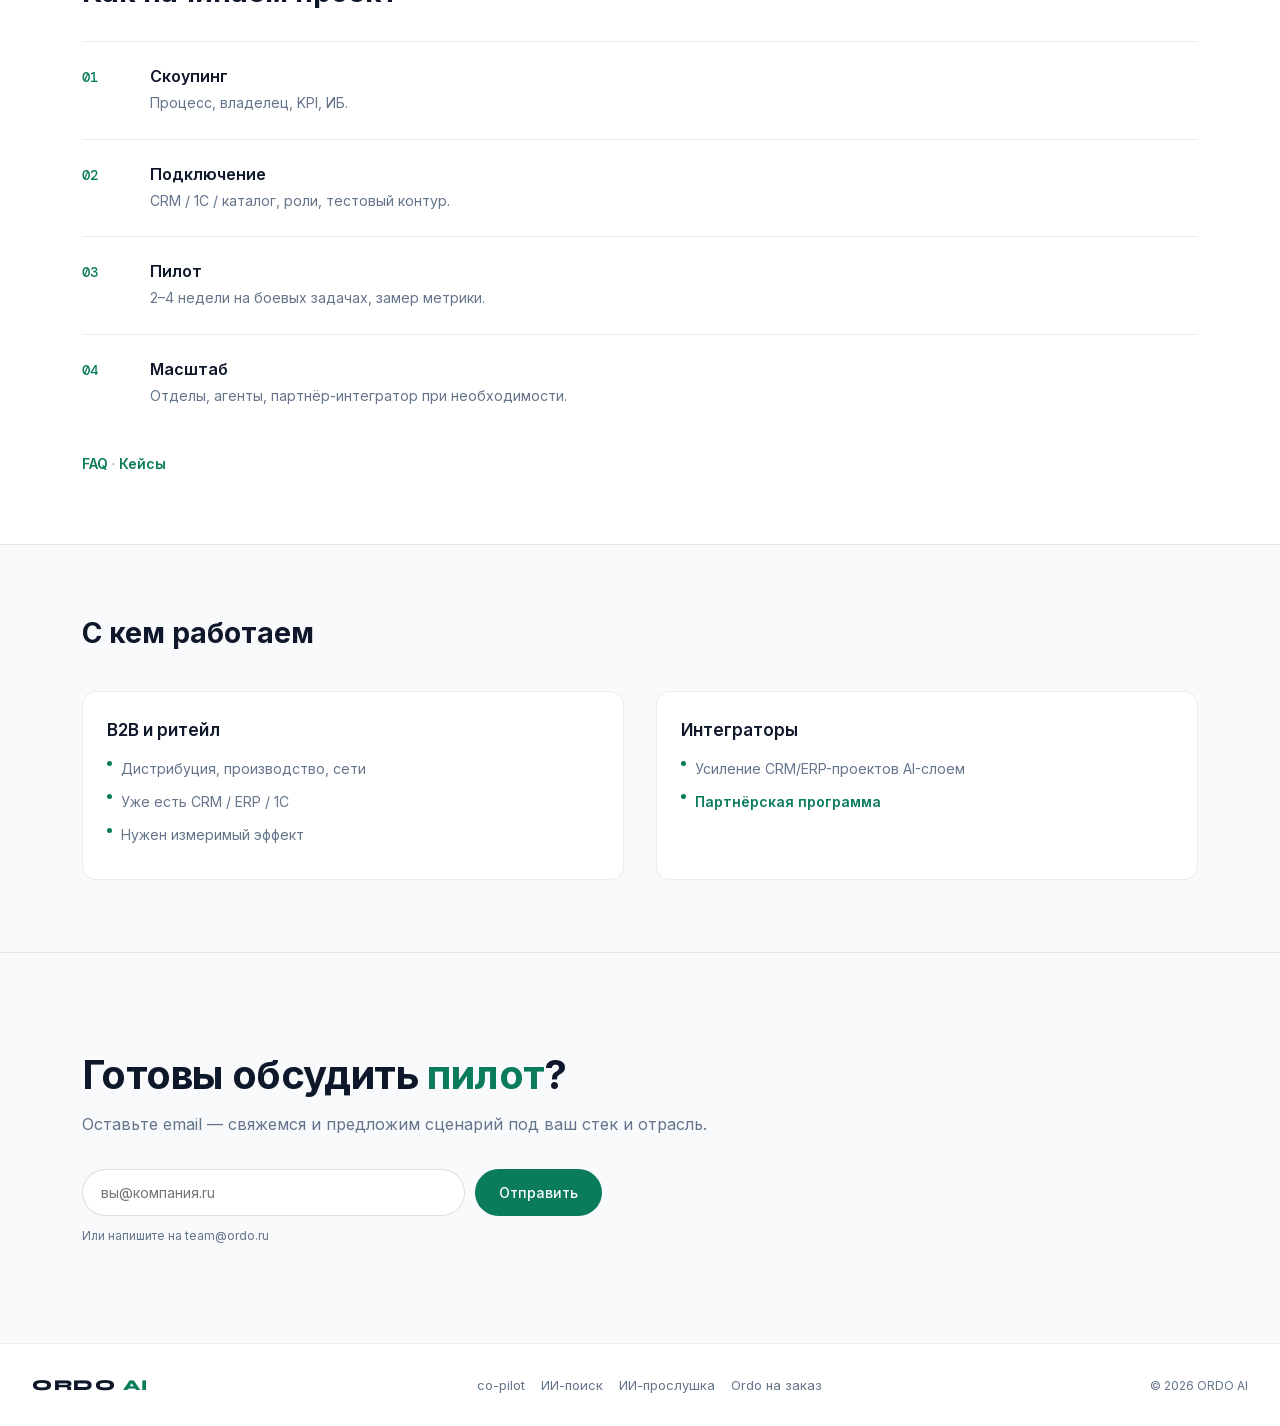
==== commit 1e4f7024: "Главная: три продукта и заголовок «Решения для роста ваших продаж». Добавлены лендинги co-pilot и ИИ" ====
--- a/about/index.html
+++ b/about/index.html
@@ -28,12 +28,11 @@
       <div class="ordo-nav-item has-mega">
         <button type="button" class="ordo-nav-trigger" aria-expanded="false" aria-controls="ordo-mega-products">Продукты<svg viewBox="0 0 24 24" fill="none" stroke="currentColor" stroke-width="2" aria-hidden="true"><path d="m6 9 6 6 6-6"/></svg></button>
         <div id="ordo-mega-products" class="ordo-mega" role="region" aria-label="Продукты Ordo">
-                    <div class="ordo-mega-grid">
-            <a href="../platform/" class="ordo-mega-card"><span class="ordo-mega-card__visual"><img src="../assets/img/icons/platform.png" alt="" width="320" height="220" loading="lazy" decoding="async"/></span><span class="ordo-mega-card__title">Ordo AI Контур</span><span class="ordo-mega-card__desc">Единая платформа для AI-трансформации вашей компании</span></a>
-            <a href="../sales/" class="ordo-mega-card"><span class="ordo-mega-card__visual"><img src="../assets/img/products/crm.png" alt="" width="320" height="220" loading="lazy" decoding="async"/></span><span class="ordo-mega-card__title">ORDO CRM — решения по продажам</span><span class="ordo-mega-card__desc">Управление вертикалью продаж и действиями команды в реальном времени</span></a>
-            <a href="../search/" class="ordo-mega-card"><span class="ordo-mega-card__visual"><img src="../assets/img/icons/search.png" alt="" width="320" height="220" loading="lazy" decoding="async"/></span><span class="ordo-mega-card__title">Ordo поиск</span><span class="ordo-mega-card__desc">AI-поиск и ассистент для e-commerce и каталогов</span></a>
-            <a href="../finance/" class="ordo-mega-card"><span class="ordo-mega-card__visual"><img src="../assets/img/products/finance.png" alt="" width="320" height="220" loading="lazy" decoding="async"/></span><span class="ordo-mega-card__title">ORDO финансы</span><span class="ordo-mega-card__desc">AI-слой для финансовых процессов, контроля и план-факта</span></a>
-            <a href="../custom/" class="ordo-mega-card"><span class="ordo-mega-card__visual"><img src="../assets/img/products/custom.png" alt="" width="320" height="220" loading="lazy" decoding="async"/></span><span class="ordo-mega-card__title">Ordo на заказ</span><span class="ordo-mega-card__desc">Кастомные агенты, интеграции и закрытый контур под вашу задачу</span></a>
+                              <div class="ordo-mega-grid">
+            <a href="../copilot/" class="ordo-mega-card" data-ordo-sub="copilot"><span class="ordo-mega-card__visual"><img src="../assets/img/products/copilot.png" alt="" width="320" height="220" loading="lazy" decoding="async"/></span><span class="ordo-mega-card__title">co-pilot</span><span class="ordo-mega-card__desc">Подсказки менеджеру в момент сделки</span></a>
+            <a href="../search/" class="ordo-mega-card" data-ordo-sub="search"><span class="ordo-mega-card__visual"><img src="../assets/img/products/search.png" alt="" width="320" height="220" loading="lazy" decoding="async"/></span><span class="ordo-mega-card__title">ИИ-поиск</span><span class="ordo-mega-card__desc">Поиск и ассистент по каталогу e-commerce</span></a>
+            <a href="../listening/" class="ordo-mega-card" data-ordo-sub="listening"><span class="ordo-mega-card__visual"><img src="../assets/img/products/crm-autofill.png" alt="" width="320" height="220" loading="lazy" decoding="async"/></span><span class="ordo-mega-card__title">ИИ-прослушка</span><span class="ordo-mega-card__desc">Транскрибация и контроль качества звонков</span></a>
+            <a href="../custom/" class="ordo-mega-card" data-ordo-sub="custom"><span class="ordo-mega-card__visual"><img src="../assets/img/products/custom.png" alt="" width="320" height="220" loading="lazy" decoding="async"/></span><span class="ordo-mega-card__title">Ordo на заказ</span><span class="ordo-mega-card__desc">AI под ваш уникальный процесс</span></a>
           </div></div>
       </div>
       <a class="ordo-nav-link" href="../industries/">Индустрии</a>
@@ -49,13 +48,12 @@
   <nav class="ordo-mobile" id="ordo-mobile-nav" aria-label="Мобильное меню">
     <div class="ordo-mobile-group">
       <button type="button" class="ordo-mobile-trigger" aria-expanded="false">Продукты<svg viewBox="0 0 24 24" fill="none" stroke="currentColor" stroke-width="2"><path d="m6 9 6 6 6-6"/></svg></button>
-      <div class="ordo-mobile-panel">
-        <a href="../platform/">Ordo AI Контур</a>
-        <a href="../sales/">ORDO CRM</a>
-        <a href="../search/">Ordo поиск</a>
-        <a href="../finance/">ORDO финансы</a>
+            <div class="ordo-mobile-panel">
+        <a href="../copilot/">co-pilot</a>
+        <a href="../search/">ИИ-поиск</a>
+        <a href="../listening/">ИИ-прослушка</a>
         <a href="../custom/">Ordo на заказ</a>
-            </div>
+      </div>
           </div>
     <a class="ordo-mobile-link" href="../industries/">Индустрии</a>
     <a class="ordo-mobile-link" href="../cases/">Кейсы</a>
@@ -69,7 +67,7 @@
     <div class="home-wrap">
       <p class="home-section__label">О компании</p>
       <h1>ORDO AI — продуктовый AI-слой для enterprise</h1>
-      <p class="page-hero__lead">Платформа агентов, скиллов и процессов поверх CRM, ERP и 1С. Продажи, финансы, поиск и операции — в закрытом контуре, с пилотом от 2 недель.</p>
+      <p class="page-hero__lead">AI-слой поверх CRM, ERP и 1С: готовые модули для продаж и кастомные сценарии — в закрытом контуре, с пилотом от 2 недель.</p>
       <div class="page-hero__meta">
         <span>Команда с опытом B2B-интеграций</span>
         <span>On-prem / private cloud</span>
@@ -93,7 +91,7 @@
         </article>
         <article class="about-card">
           <h3>Безопасность</h3>
-          <p>On-prem, audit trail, trace шагов. Подробнее — <a href="../platform/#security-roi" style="color:var(--accent);font-weight:600">безопасность и ROI</a>.</p>
+          <p>On-prem, audit trail, trace шагов. Подробнее — <a href="../sales/#security" style="color:var(--accent);font-weight:600">безопасность на ORDO CRM</a>.</p>
         </article>
         <article class="about-card">
           <h3>Измеримый старт</h3>
@@ -107,10 +105,7 @@
     <div class="home-wrap">
       <h2>Линейка продуктов</h2>
       <div class="about-links">
-        <a class="about-link-card" href="../platform/"><h2>Ordo AI Контур</h2><p>Агенты, Skills, A2A, LLM</p></a>
         <a class="about-link-card" href="../sales/"><h2>ORDO CRM</h2><p>Вертикаль продаж</p></a>
-        <a class="about-link-card" href="../search/"><h2>Ordo поиск</h2><p>Каталоги и спрос</p></a>
-        <a class="about-link-card" href="../finance/"><h2>ORDO финансы</h2><p>План-факт и контроль</p></a>
         <a class="about-link-card" href="../custom/"><h2>Ordo на заказ</h2><p>Закрытый контур</p></a>
         <a class="about-link-card" href="../industries/"><h2>Отрасли</h2><p>9 рыночных сценариев</p></a>
       </div>
@@ -126,7 +121,7 @@
         <div class="about-step"><div><h4>Пилот</h4><p>2–4 недели на боевых задачах, замер метрики.</p></div></div>
         <div class="about-step"><div><h4>Масштаб</h4><p>Отделы, агенты, партнёр-интегратор при необходимости.</p></div></div>
       </div>
-      <p style="margin-top:24px;font-size:0.875rem;color:var(--muted)"><a href="../platform/#faq" style="color:var(--accent);font-weight:600">FAQ</a> · <a href="../cases/" style="color:var(--accent);font-weight:600">Кейсы</a></p>
+      <p style="margin-top:24px;font-size:0.875rem;color:var(--muted)"><a href="../sales/#faq" style="color:var(--accent);font-weight:600">FAQ</a> · <a href="../cases/" style="color:var(--accent);font-weight:600">Кейсы</a></p>
     </div>
   </section>
 
@@ -163,10 +158,10 @@
 <footer class="home-footer">
   <div class="home-footer__logo">ORDO<span> AI</span></div>
   <nav aria-label="Подвал">
-    <a href="../platform/">Ordo AI Контур</a>
-    <a href="../sales/">ORDO CRM</a>
-    <a href="../search/">Ordo поиск</a>
-    <a href="../finance/">ORDO финансы</a>
+    <a href="../copilot/">co-pilot</a>
+    <a href="../search/">ИИ-поиск</a>
+    <a href="../listening/">ИИ-прослушка</a>
+    <a href="../custom/">Ordo на заказ</a>
   </nav>
   <p>© 2026 ORDO AI</p>
 </footer>
--- a/styles/ordo-home.css
+++ b/styles/ordo-home.css
@@ -91,13 +91,15 @@
 .home-hero__title {
   margin: 0;
   max-width: none;
+  font-family: 'Syne', var(--ff-body);
+  font-weight: 800;
   font-size: clamp(1.35rem, 2.8vw, 2.5rem);
   line-height: 1.2;
   color: var(--text);
+  letter-spacing: -0.02em;
 }
 .home-hero__title-line {
   display: block;
-  white-space: nowrap;
 }
 @media (max-width: 480px) {
   .home-hero__title {
@@ -646,3 +648,277 @@
 .home-footer nav { display: flex; flex-wrap: wrap; gap: 16px; }
 .home-footer nav a { font-size: 0.8125rem; color: var(--muted); }
 .home-footer nav a:hover { color: var(--accent); }
+
+/* Live hero + three products (core-ai composition) */
+.home-hero--live {
+  padding: clamp(56px, 9vw, 100px) 0 clamp(48px, 7vw, 72px);
+  background:
+    radial-gradient(ellipse 70% 50% at 80% 0%, rgba(10, 124, 92, 0.12), transparent 55%),
+    linear-gradient(180deg, #f8fafc 0%, #fff 55%);
+}
+.home-hero--live::before { opacity: 0.45; }
+.home-hero__grid {
+  display: grid;
+  gap: clamp(28px, 4vw, 48px);
+  align-items: center;
+}
+@media (min-width: 900px) {
+  .home-hero__grid { grid-template-columns: 1.2fr 0.8fr; }
+}
+.home-hero__stack {
+  display: flex;
+  flex-direction: column;
+  gap: 12px;
+  align-items: flex-start;
+}
+.home-hero__chip {
+  font-family: var(--ff-mono);
+  font-size: 0.75rem;
+  letter-spacing: 0.06em;
+  padding: 12px 18px;
+  border-radius: 12px;
+  border: 1px solid rgba(10, 124, 92, 0.25);
+  background: rgba(255, 255, 255, 0.9);
+  color: var(--accent);
+  box-shadow: 0 12px 32px -20px rgba(15, 23, 42, 0.2);
+  animation: home-chip-in 0.7s ease both;
+}
+.home-hero__chip--delay { animation-delay: 0.15s; }
+.home-hero__chip--delay2 { animation-delay: 0.3s; }
+@keyframes home-chip-in {
+  from { opacity: 0; transform: translateY(12px); }
+  to { opacity: 1; transform: translateY(0); }
+}
+
+.home-products-main {
+  padding: clamp(40px, 6vw, 72px) 0 clamp(56px, 8vw, 96px);
+  background: #fff;
+}
+.home-products-main__head { margin-bottom: clamp(24px, 4vw, 36px); max-width: 40rem; }
+.home-products-main__head h2 {
+  font-family: 'Syne', var(--ff-body);
+  font-weight: 800;
+  font-size: clamp(1.5rem, 3vw, 2rem);
+  letter-spacing: -0.02em;
+  margin-top: 8px;
+}
+.home-products-main__grid {
+  display: grid;
+  gap: 20px;
+}
+@media (min-width: 900px) {
+  .home-products-main__grid { grid-template-columns: repeat(3, 1fr); }
+}
+.home-product {
+  display: flex;
+  flex-direction: column;
+  border-radius: 18px;
+  border: 1px solid var(--border);
+  background: #fff;
+  overflow: hidden;
+  transition: transform 0.2s ease, box-shadow 0.2s ease, border-color 0.2s;
+}
+.home-product:hover {
+  transform: translateY(-4px);
+  border-color: rgba(10, 124, 92, 0.35);
+  box-shadow: 0 20px 48px -28px rgba(15, 23, 42, 0.25);
+}
+.home-product__media {
+  aspect-ratio: 16 / 10;
+  overflow: hidden;
+  background: var(--off-white);
+}
+.home-product__media img {
+  width: 100%;
+  height: 100%;
+  object-fit: cover;
+  display: block;
+  transition: transform 0.35s ease;
+}
+.home-product:hover .home-product__media img { transform: scale(1.04); }
+.home-product__body {
+  padding: 22px 20px 24px;
+  display: flex;
+  flex-direction: column;
+  gap: 10px;
+  flex: 1;
+}
+.home-product__body h3 {
+  font-family: 'Syne', var(--ff-body);
+  font-weight: 800;
+  font-size: 1.25rem;
+  letter-spacing: -0.02em;
+}
+.home-product__body p {
+  font-size: 0.875rem;
+  line-height: 1.6;
+  color: var(--muted);
+  flex: 1;
+}
+.home-product__cta {
+  font-size: 0.8125rem;
+  font-weight: 600;
+  color: var(--accent);
+  margin-top: 8px;
+}
+
+.home-fit__inner {
+  display: grid;
+  gap: 28px;
+  align-items: center;
+}
+@media (min-width: 800px) {
+  .home-fit__inner { grid-template-columns: 1.2fr 1fr; }
+}
+.home-fit__flow {
+  display: flex;
+  flex-wrap: wrap;
+  gap: 8px 10px;
+  align-items: center;
+  justify-content: center;
+  padding: 22px;
+  border-radius: 16px;
+  border: 1px solid var(--border);
+  background: var(--off-white);
+  font-size: 0.8125rem;
+  font-weight: 600;
+}
+.home-fit__flow span { color: var(--muted); font-weight: 400; }
+
+.reveal {
+  opacity: 0;
+  transform: translateY(18px);
+  transition: opacity 0.55s ease, transform 0.55s ease;
+}
+.reveal.is-in {
+  opacity: 1;
+  transform: none;
+}
+
+/* Ecosystem homepage blocks */
+.home-why__grid {
+  margin-top: 36px;
+  display: grid;
+  gap: 16px;
+  grid-template-columns: 1fr;
+}
+@media (min-width: 768px) { .home-why__grid { grid-template-columns: repeat(3, 1fr); } }
+.home-why__card {
+  padding: 24px 22px;
+  border-radius: 14px;
+  border: 1px solid var(--border);
+  background: #fff;
+}
+.home-why__card h3 {
+  font-size: 1.0625rem;
+  font-weight: var(--type-heading-weight);
+  margin-bottom: 10px;
+}
+.home-why__card p { font-size: 0.875rem; line-height: 1.6; color: var(--muted); }
+.home-why__card--accent {
+  border-color: rgba(10, 124, 92, 0.28);
+  background: rgba(10, 124, 92, 0.04);
+}
+.home-why__card--accent h3 { color: var(--accent); }
+
+.home-levels__grid {
+  margin-top: 36px;
+  display: grid;
+  gap: 16px;
+}
+@media (min-width: 900px) { .home-levels__grid { grid-template-columns: repeat(3, 1fr); } }
+.home-levels__card {
+  padding: 22px;
+  border-radius: 14px;
+  border: 1px solid var(--border);
+  background: #fff;
+}
+.home-levels__num {
+  font-family: var(--ff-mono);
+  font-size: 0.6875rem;
+  letter-spacing: 0.1em;
+  color: var(--accent);
+  margin-bottom: 8px;
+  text-transform: uppercase;
+}
+.home-levels__card h3 {
+  font-size: 1.05rem;
+  font-weight: var(--type-heading-weight);
+  margin-bottom: 10px;
+}
+.home-levels__card p { font-size: 0.875rem; color: var(--muted); line-height: 1.55; }
+.home-levels__tagline {
+  margin-top: 10px;
+  font-size: 0.8125rem;
+  font-weight: 600;
+  color: var(--accent);
+}
+
+.home-flag {
+  padding: clamp(48px, 7vw, 80px) 0;
+  background: #fff;
+  border-top: 1px solid var(--border);
+  border-bottom: 1px solid var(--border);
+}
+.home-flag__inner {
+  display: grid;
+  gap: clamp(28px, 4vw, 40px);
+  align-items: center;
+}
+@media (min-width: 900px) {
+  .home-flag__inner { grid-template-columns: 1fr 1fr; }
+}
+.home-flag__stats {
+  list-style: none;
+  margin: 20px 0 24px;
+  display: flex;
+  flex-wrap: wrap;
+  gap: 12px 20px;
+}
+.home-flag__stats li {
+  font-size: 0.875rem;
+  color: var(--muted);
+  padding: 10px 14px;
+  border-radius: 10px;
+  border: 1px solid var(--border);
+  background: var(--off-white);
+}
+.home-flag__stats strong { color: var(--accent); font-weight: 700; }
+.home-flag__visual {
+  border-radius: 16px;
+  overflow: hidden;
+  border: 1px solid var(--border);
+  background: var(--off-white);
+}
+.home-flag__visual img { display: block; width: 100%; height: auto; }
+
+.home-modules__grid {
+  margin-top: 36px;
+  display: grid;
+  gap: 14px;
+  grid-template-columns: 1fr;
+}
+@media (min-width: 640px) { .home-modules__grid { grid-template-columns: repeat(2, 1fr); } }
+@media (min-width: 1024px) { .home-modules__grid { grid-template-columns: repeat(3, 1fr); } }
+.home-modules__card {
+  display: flex;
+  flex-direction: column;
+  gap: 8px;
+  padding: 20px 18px;
+  border-radius: 14px;
+  border: 1px solid var(--border);
+  background: #fff;
+  transition: border-color 0.15s, box-shadow 0.15s;
+}
+.home-modules__card:hover {
+  border-color: rgba(10, 124, 92, 0.28);
+  box-shadow: 0 12px 32px rgba(15, 23, 42, 0.06);
+}
+.home-modules__card h3 { font-size: 0.9375rem; font-weight: 600; line-height: 1.3; }
+.home-modules__card p { font-size: 0.8125rem; line-height: 1.5; color: var(--muted); flex: 1; }
+.home-modules__more {
+  font-size: 0.8125rem;
+  font-weight: 600;
+  color: var(--accent);
+  margin-top: 4px;
+}
